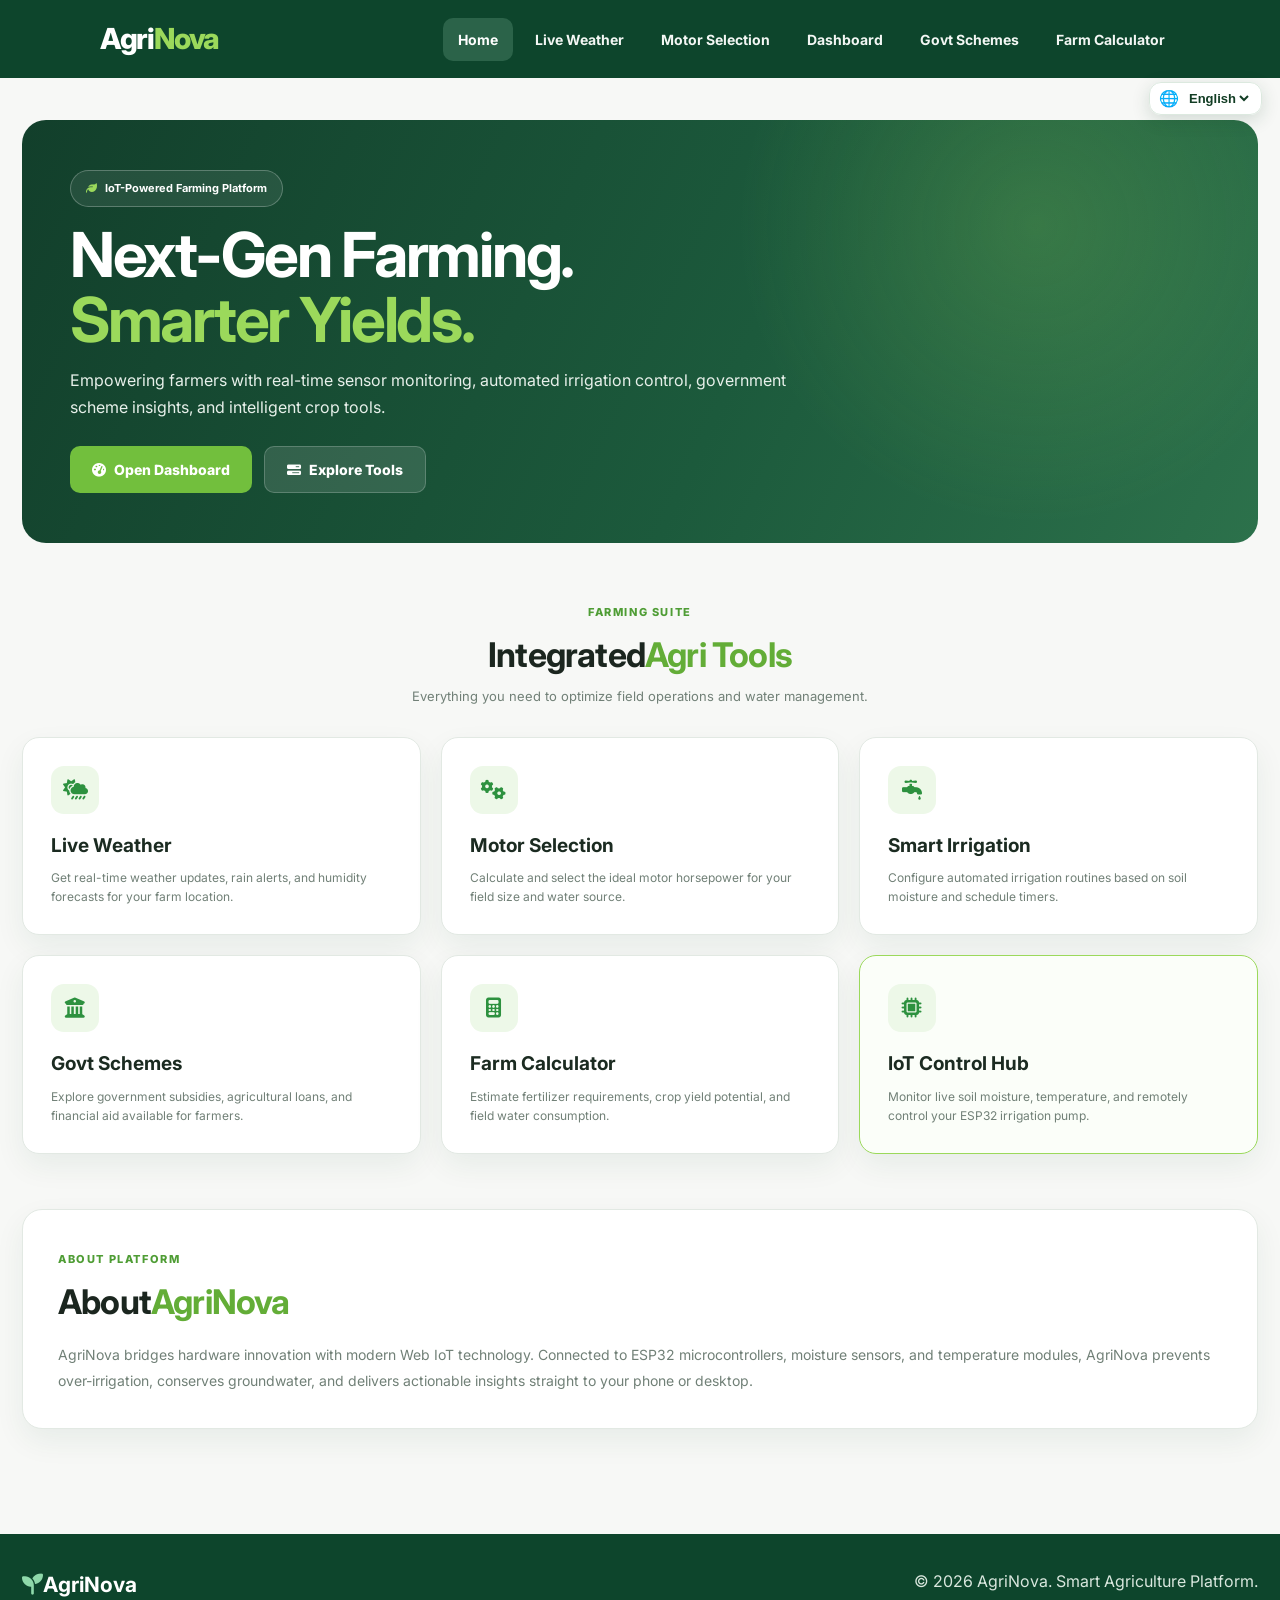
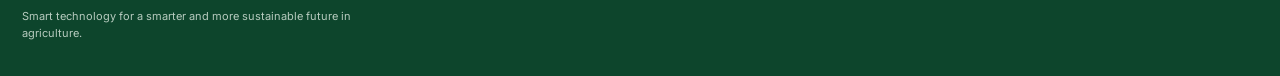
==== index.html @ 7d46c8a2 "Add files via upload" ====
<!DOCTYPE html>
<html lang="en">
<head>
<meta charset="UTF-8">
<meta name="viewport" content="width=device-width, initial-scale=1.0">
<title>AgriNova | Smart Agriculture Platform</title>
<link rel="stylesheet" href="style.css">
<link rel="stylesheet" href="https://cdnjs.cloudflare.com/ajax/libs/font-awesome/6.5.2/css/all.min.css">
</head>
<body>

<nav>
<div class="logo">Agri<span>Nova</span></div>
  <ul>
    <li><a href="index.html" class="active">Home</a></li>
    <li><a href="weather.html">Live Weather</a></li>
    <li><a href="motor.html">Motor Selection</a></li>
    <li><a href="dashboard.html">Dashboard</a></li>
    <li><a href="schemes.html">Govt Schemes</a></li>
    <li><a href="calculator.html">Farm Calculator</a></li>
  </ul>
</nav>

<main>
  <!-- Hero Section -->
  <section class="hero-section">
    <div class="hero-content">
      <div class="hero-badge"><i class="fa-solid fa-leaf"></i> IoT-Powered Farming Platform</div>
      <h1>Next-Gen Farming.<br><span>Smarter Yields.</span></h1>
      <p>Empowering farmers with real-time sensor monitoring, automated irrigation control, government scheme insights, and intelligent crop tools.</p>
      <div class="hero-actions">
        <a href="dashboard.html" class="btn-primary"><i class="fa-solid fa-gauge-high"></i> Open Dashboard</a>
        <a href="#tools" class="btn-secondary"><i class="fa-solid fa-bars-progress"></i> Explore Tools</a>
      </div>
    </div>
  </section>

  <!-- Platform Tools Section -->
  <section id="tools" class="tools-section">
    <div class="section-heading">
      <span>FARMING SUITE</span>
      <h2>Integrated <strong>Agri Tools</strong></h2>
      <p>Everything you need to optimize field operations and water management.</p>
    </div>

    <div class="tools-grid">
      <a href="weather.html" class="tool-card">
        <div class="card-icon"><i class="fa-solid fa-cloud-sun-rain"></i></div>
        <h3>Live Weather</h3>
        <p>Get real-time weather updates, rain alerts, and humidity forecasts for your farm location.</p>
      </a>

      <a href="motor.html" class="tool-card">
        <div class="card-icon"><i class="fa-solid fa-gears"></i></div>
        <h3>Motor Selection</h3>
        <p>Calculate and select the ideal motor horsepower for your field size and water source.</p>
      </a>

      <a href="irrigation.html" class="tool-card">
        <div class="card-icon"><i class="fa-solid fa-faucet-drip"></i></div>
        <h3>Smart Irrigation</h3>
        <p>Configure automated irrigation routines based on soil moisture and schedule timers.</p>
      </a>

      <a href="schemes.html" class="tool-card">
        <div class="card-icon"><i class="fa-solid fa-building-columns"></i></div>
        <h3>Govt Schemes</h3>
        <p>Explore government subsidies, agricultural loans, and financial aid available for farmers.</p>
      </a>

      <a href="calculator.html" class="tool-card">
        <div class="card-icon"><i class="fa-solid fa-calculator"></i></div>
        <h3>Farm Calculator</h3>
        <p>Estimate fertilizer requirements, crop yield potential, and field water consumption.</p>
      </a>

      <a href="dashboard.html" class="tool-card highlight-card">
        <div class="card-icon"><i class="fa-solid fa-microchip"></i></div>
        <h3>IoT Control Hub</h3>
        <p>Monitor live soil moisture, temperature, and remotely control your ESP32 irrigation pump.</p>
      </a>
    </div>
  </section>

  <!-- About Section -->
  <section class="about-section">
    <div class="about-card">
      <div class="section-heading" style="text-align: left; margin-bottom: 15px;">
        <span>ABOUT PLATFORM</span>
        <h2>About <strong>AgriNova</strong></h2>
      </div>
      <p>AgriNova bridges hardware innovation with modern Web IoT technology. Connected to ESP32 microcontrollers, moisture sensors, and temperature modules, AgriNova prevents over-irrigation, conserves groundwater, and delivers actionable insights straight to your phone or desktop.</p>
    </div>
  </section>
</main>

<footer>
  <div class="footer-content">
    <div class="footer-brand">
      <h2><i class="fa-solid fa-seedling"></i> AgriNova</h2>
      <p>Smart technology for a smarter and more sustainable future in agriculture.</p>
    </div>
    <div><p>© 2026 AgriNova. Smart Agriculture Platform.</p></div>
  </div>
</footer>

<script src="script.js"></script>
  <script src="language.js"></script>
</body>
</html>
---- style.css ----
@import url('https://fonts.googleapis.com/css2?family=Inter:wght@400;500;600;700;800&display=swap');

* { box-sizing: border-box; margin: 0; padding: 0; }

:root {
  --green: #21853f;
  --green-dark: #0d452c;
  --green-soft: #edf8e8;
  --green-accent: #9bd95b;
  --ink: #1b261f;
  --muted: #718077;
  --bg: #f7f8f6;
  --white: #ffffff;
  --line: #e2e9e3;
  --shadow: 0 12px 30px rgba(13, 69, 44, 0.065);
  --shadow-hover: 0 18px 38px rgba(13, 69, 44, 0.11);
}

body {
  font-family: Inter, Arial, sans-serif;
  color: var(--ink);
  background: var(--bg);
  line-height: 1.5;
}

a { text-decoration: none; color: inherit; }
button, input { font: inherit; }

nav {
  height: 78px;
  background: var(--green-dark);
  display: flex;
  align-items: center;
  justify-content: space-between;
  padding: 0 clamp(18px, 7.8vw, 140px);
  position: sticky;
  top: 0;
  z-index: 50;
}

.logo {
  font-size: 29px;
  font-weight: 800;
  color: var(--white);
  letter-spacing: -1.2px;
}
.logo i { color: var(--green-accent); font-size: 27px; margin-right: 7px; }
.logo span { color: var(--green-accent); }

nav ul { display: flex; align-items: center; gap: 7px; list-style: none; }
nav li a {
  display: block;
  padding: 11px 15px;
  border-radius: 10px;
  color: #f3f7f4;
  font-size: 14px;
  font-weight: 700;
  transition: all 0.2s ease;
}
nav li a:hover, nav li a.active {
  color: var(--white);
  background: #2b6349;
}

main {
  max-width: 1280px;
  margin: auto;
  padding: 42px 22px 65px;
}

/* Hero Section */
.hero-section {
  background: radial-gradient(circle at 82% 25%, rgba(155,217,91,0.18), transparent 28%),
              linear-gradient(115deg, #123f2b 0%, #1c5a3c 58%, #2c714b 100%);
  color: var(--white);
  border-radius: 24px;
  min-height: 340px;
  padding: 50px 48px;
  display: flex;
  align-items: center;
  margin-bottom: 55px;
  position: relative;
  overflow: hidden;
}
.hero-badge {
  display: inline-flex;
  align-items: center;
  gap: 8px;
  background: rgba(255, 255, 255, 0.08);
  border: 1px solid rgba(255, 255, 255, 0.25);
  padding: 9px 15px;
  border-radius: 30px;
  font-size: 11px;
  font-weight: 700;
}
.hero-badge i { color: var(--green-accent); }
.hero-content h1 {
  font-size: clamp(38px, 5vw, 62px);
  line-height: 1.05;
  letter-spacing: -2.3px;
  margin: 15px 0;
}
.hero-content h1 span { color: var(--green-accent); }
.hero-content p {
  max-width: 720px;
  color: #e7f0ea;
  font-size: 16px;
  line-height: 1.7;
  margin-bottom: 25px;
}
.hero-actions { display: flex; gap: 12px; }
.btn-primary, .btn-secondary {
  display: inline-flex;
  align-items: center;
  gap: 8px;
  padding: 12px 22px;
  border-radius: 10px;
  font-weight: 800;
  font-size: 14px;
  transition: all 0.2s;
}
.btn-primary { background: #72bf3d; color: var(--white); }
.btn-primary:hover { background: #5da72e; }
.btn-secondary { background: rgba(255,255,255,0.12); color: var(--white); border: 1px solid rgba(255,255,255,0.2); }
.btn-secondary:hover { background: rgba(255,255,255,0.22); }

/* Tools Grid */
.section-heading { text-align: center; margin-bottom: 30px; }
.section-heading > span { font-size: 11px; letter-spacing: 1.6px; font-weight: 800; color: #4f9d35; }
.section-heading h2 { font-size: 34px; letter-spacing: -0.8px; margin: 7px 0; }
.section-heading h2 strong { color: #63ad37; }
.section-heading p { color: var(--muted); font-size: 13px; }

.tools-grid {
  display: grid;
  grid-template-columns: repeat(3, 1fr);
  gap: 20px;
  margin-bottom: 55px;
}
.tool-card {
  background: var(--white);
  border: 1px solid var(--line);
  border-radius: 17px;
  padding: 28px;
  box-shadow: var(--shadow);
  transition: transform 0.25s, box-shadow 0.25s;
}
.tool-card:hover {
  transform: translateY(-5px);
  box-shadow: var(--shadow-hover);
}
.card-icon {
  width: 48px;
  height: 48px;
  border-radius: 13px;
  background: var(--green-soft);
  display: grid;
  place-items: center;
  color: #2d913f;
  font-size: 20px;
  margin-bottom: 18px;
}
.tool-card h3 { font-size: 19px; color: #1b2b21; margin-bottom: 8px; }
.tool-card p { font-size: 12px; color: var(--muted); line-height: 1.6; }
.highlight-card { border-color: var(--green-accent); background: #fbfef9; }

/* About Section */
.about-card {
  background: var(--white);
  border: 1px solid var(--line);
  border-radius: 20px;
  padding: 35px;
  box-shadow: var(--shadow);
}
.about-card p { font-size: 14px; color: var(--muted); line-height: 1.8; }

/* AgriAI Chatbot Widget */
.chatbot-widget { position: fixed; bottom: 25px; right: 25px; z-index: 99; }
.chatbot-toggle {
  background: var(--green-dark);
  color: var(--white);
  border: 0;
  padding: 13px 20px;
  border-radius: 30px;
  font-weight: 800;
  display: flex;
  align-items: center;
  gap: 10px;
  cursor: pointer;
  box-shadow: 0 8px 24px rgba(13,69,44,0.3);
}
.chatbot-toggle i { color: var(--green-accent); }
.chatbot-window {
  width: 330px;
  height: 420px;
  background: var(--white);
  border: 1px solid var(--line);
  border-radius: 18px;
  box-shadow: 0 15px 35px rgba(0,0,0,0.15);
  display: flex;
  flex-direction: column;
  position: absolute;
  bottom: 60px;
  right: 0;
  overflow: hidden;
}
.chatbot-window.hidden { display: none; }
.chatbot-header {
  background: var(--green-dark);
  color: var(--white);
  padding: 15px;
  display: flex;
  justify-content: space-between;
  align-items: center;
  font-size: 13px;
}
.chatbot-header button { background: none; border: 0; color: var(--white); cursor: pointer; }
.chatbot-messages { flex: 1; padding: 15px; overflow-y: auto; display: flex; flex-direction: column; gap: 10px; }
.chat-msg { max-width: 80%; padding: 10px 12px; border-radius: 12px; font-size: 12px; }
.chat-msg.bot { background: var(--green-soft); color: var(--ink); align-self: flex-start; }
.chat-msg.user { background: var(--green); color: var(--white); align-self: flex-end; }
.chatbot-input { padding: 10px; border-top: 1px solid var(--line); display: flex; gap: 8px; }
.chatbot-input input { flex: 1; padding: 8px 12px; border: 1px solid var(--line); border-radius: 8px; font-size: 12px; }
.chatbot-input button { background: var(--green); color: var(--white); border: 0; padding: 8px 12px; border-radius: 8px; cursor: pointer; }

footer { background: var(--green-dark); color: #d9e7de; margin-top: 40px; }
.footer-content {
  max-width: 1280px;
  margin: auto;
  padding: 35px 22px;
  display: flex;
  justify-content: space-between;
  gap: 30px;
}
.footer-brand h2 { color: var(--white); font-size: 21px; }
.footer-brand h2 i { color: #8ed9aa; }
.footer-brand p { font-size: 11px; max-width: 350px; margin-top: 8px; color: #b7cbbf; }

@media(max-width: 980px) {
  .tools-grid { grid-template-columns: repeat(2, 1fr); }
}
@media(max-width: 700px) {
  nav { height: auto; padding: 13px 15px; flex-wrap: wrap; }
  nav ul { width: 100%; overflow-x: auto; gap: 4px; }
  nav li a { white-space: nowrap; font-size: 11px; padding: 8px 10px; }
  .hero-section { padding: 32px 22px; }
  .tools-grid { grid-template-columns: 1fr; }
  .footer-content { display: block; }
}
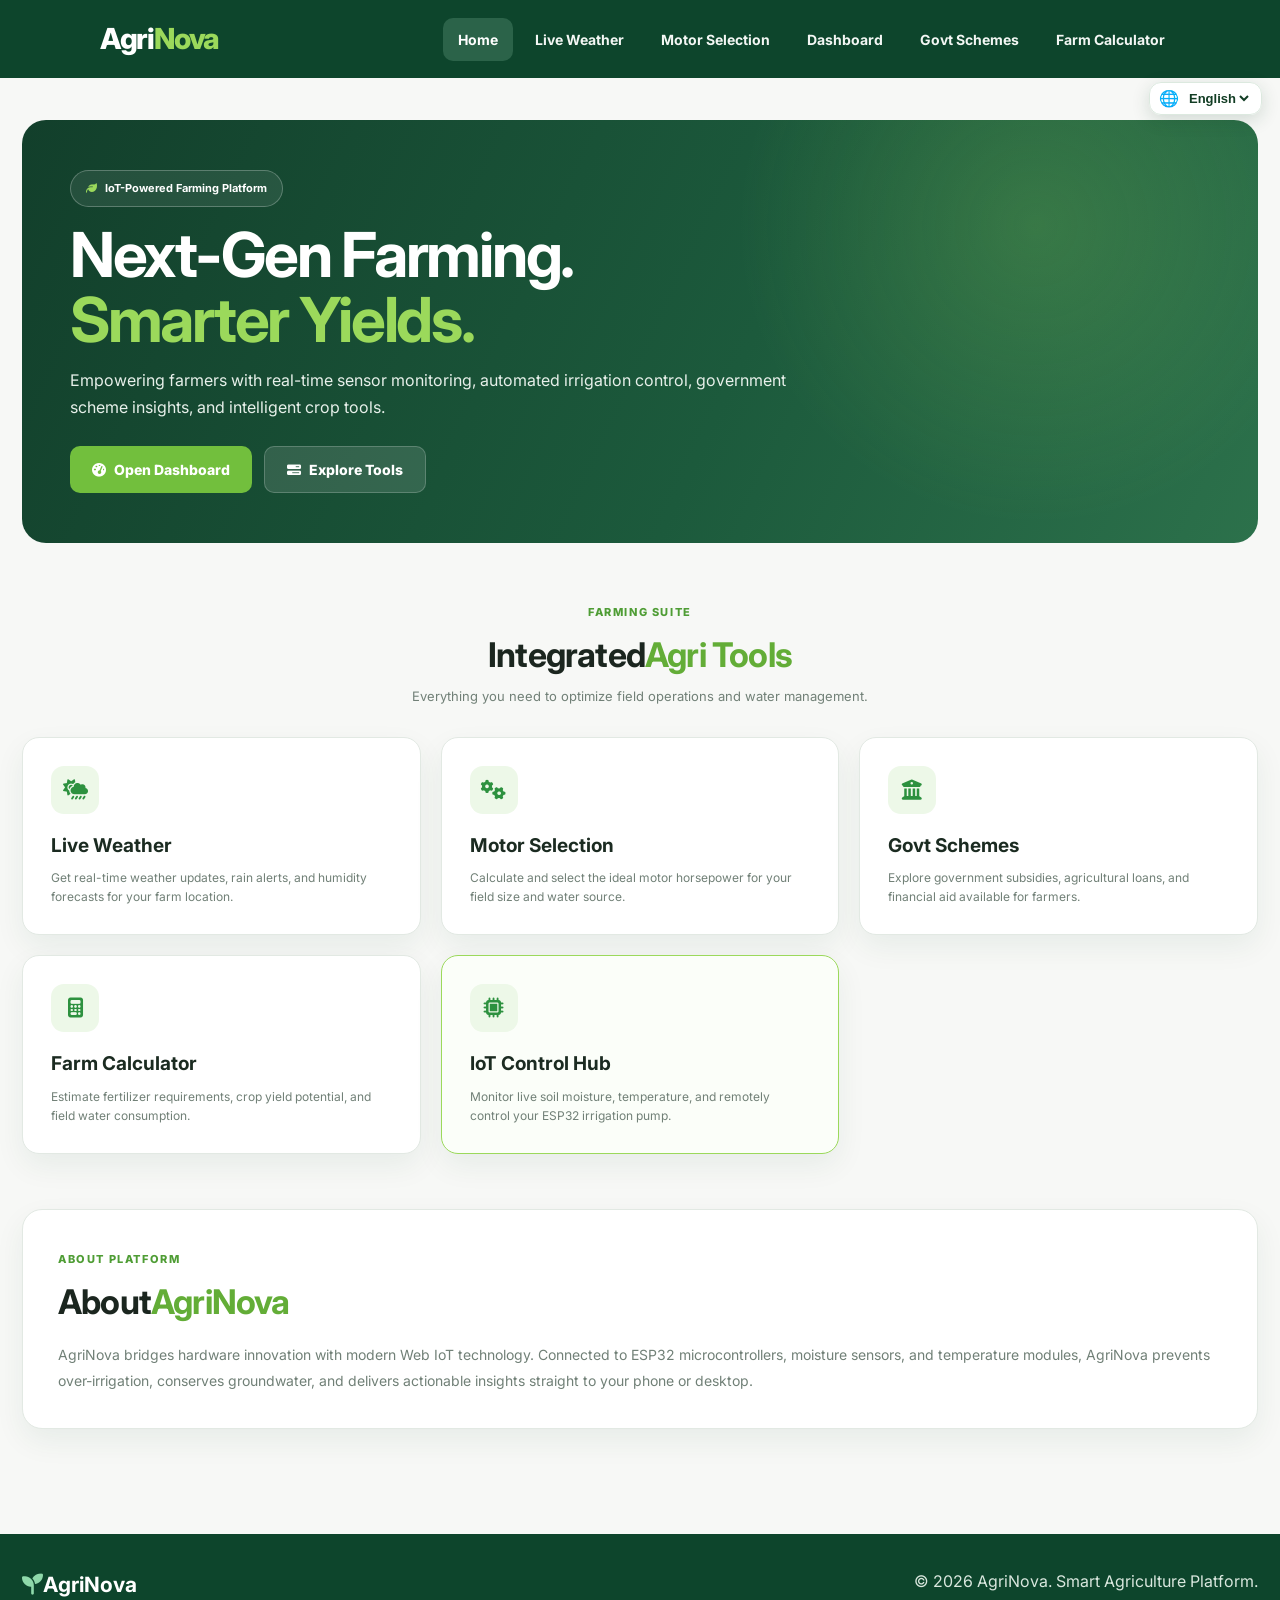
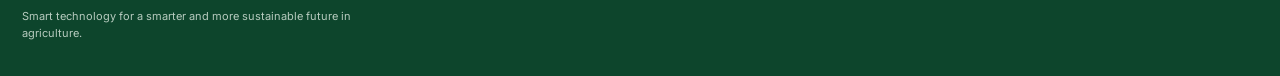
==== commit f13205f9: "Update index.html" ====
--- a/index.html
+++ b/index.html
@@ -56,12 +56,6 @@
         <p>Calculate and select the ideal motor horsepower for your field size and water source.</p>
       </a>
 
-      <a href="irrigation.html" class="tool-card">
-        <div class="card-icon"><i class="fa-solid fa-faucet-drip"></i></div>
-        <h3>Smart Irrigation</h3>
-        <p>Configure automated irrigation routines based on soil moisture and schedule timers.</p>
-      </a>
-
       <a href="schemes.html" class="tool-card">
         <div class="card-icon"><i class="fa-solid fa-building-columns"></i></div>
         <h3>Govt Schemes</h3>
@@ -107,4 +101,4 @@
 <script src="script.js"></script>
   <script src="language.js"></script>
 </body>
-</html>+</html>
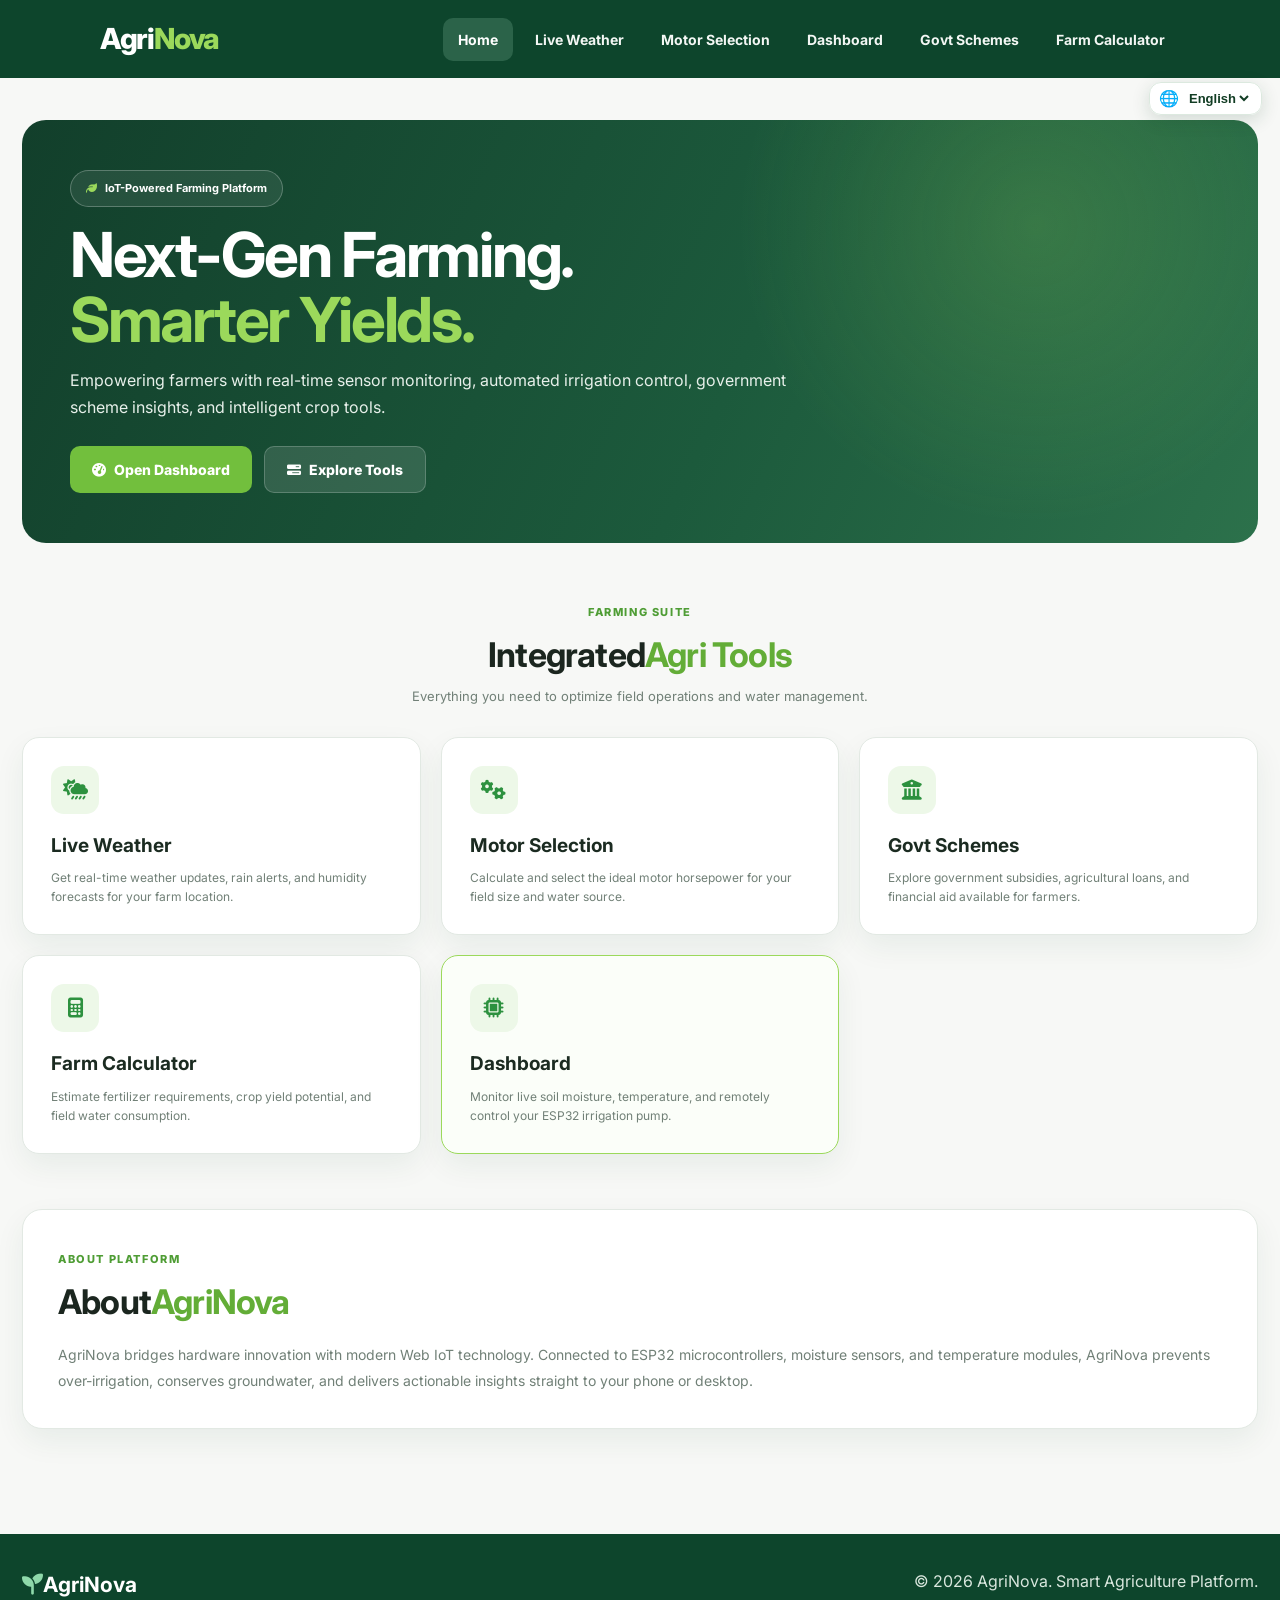
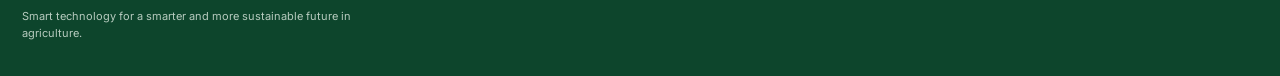
==== commit 9adef343: "Update index.html" ====
--- a/index.html
+++ b/index.html
@@ -70,7 +70,7 @@
 
       <a href="dashboard.html" class="tool-card highlight-card">
         <div class="card-icon"><i class="fa-solid fa-microchip"></i></div>
-        <h3>IoT Control Hub</h3>
+        <h3>Dashboard</h3>
         <p>Monitor live soil moisture, temperature, and remotely control your ESP32 irrigation pump.</p>
       </a>
     </div>
